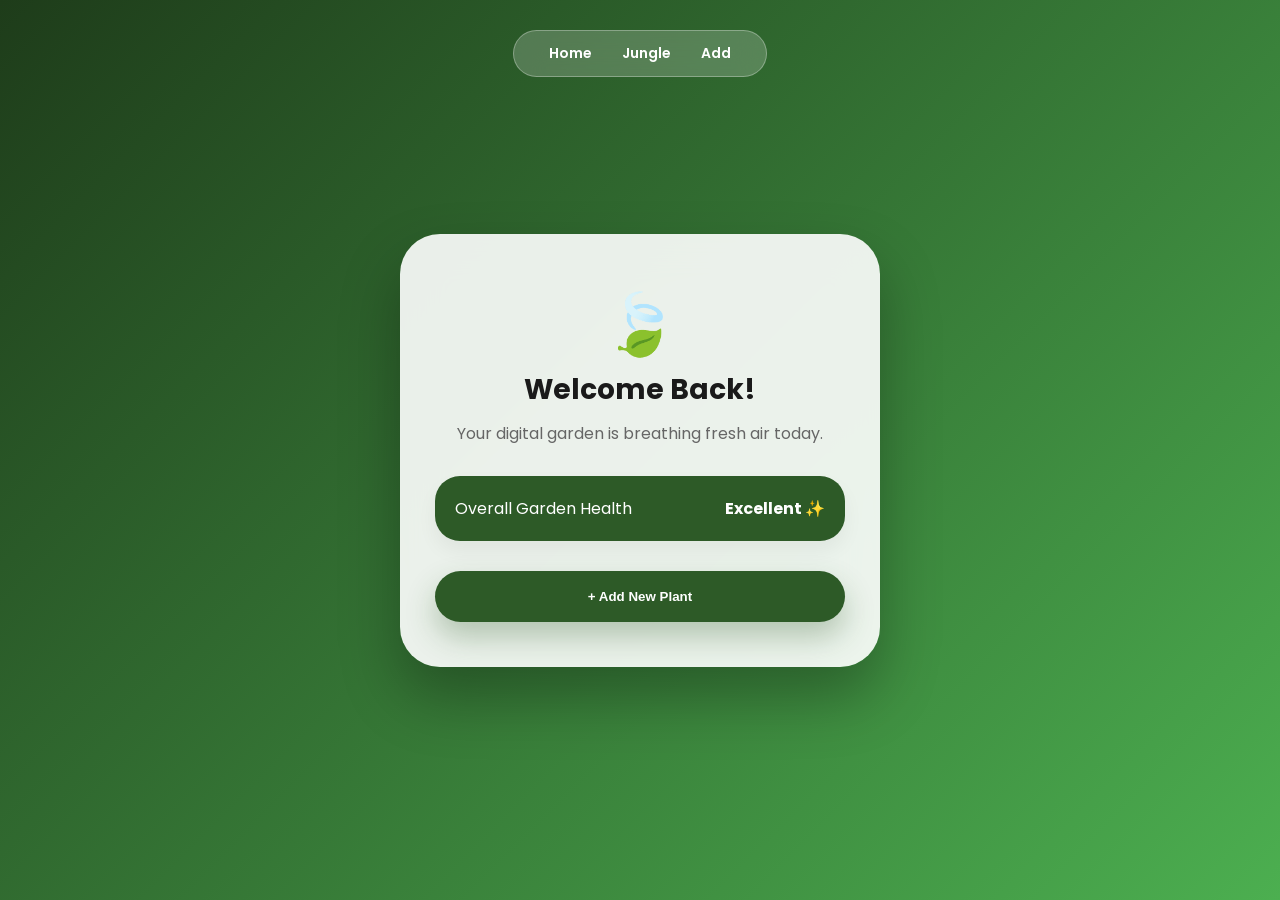
==== index.html @ 437461bd "Initial commit" ====
<!DOCTYPE html>
<html lang="en">
<head>
    <meta charset="UTF-8">
    <meta name="viewport" content="width=device-width, initial-scale=1.0">
    <title>Dashboard</title>
    <link rel="stylesheet" href="style.css">
</head>
<body>
    <nav class="navbar">
        <a href="index.html">Home</a>
        <a href="jungle.html">Jungle</a>
        <a href="add.html">Add</a>
    </nav>

    <div class="main-card">
        <div style="font-size: 60px;">🍃</div>
        <h2>Welcome Back!</h2>
        <p style="color: #666; margin-bottom: 30px;">Your digital garden is breathing fresh air today.</p>
        
        <div class="plant-item" style="background: var(--primary); color: white;">
            <span>Overall Garden Health</span>
            <span style="font-weight: 700;">Excellent ✨</span>
        </div>

        <button class="btn-grow" style="margin-top: 30px;" onclick="location.href='add.html'">+ Add New Plant</button>
    </div>
</body>
</html>
---- style.css ----
@import url('https://fonts.googleapis.com/css2?family=Poppins:wght@300;400;600&display=swap');

:root {
    --primary: #2d5a27;
    --accent: #4caf50;
    --glass: rgba(255, 255, 255, 0.9);
    --dark: #1a1a1a;
}

* { margin: 0; padding: 0; box-sizing: border-box; }

body {
    font-family: 'Poppins', sans-serif;
    background: linear-gradient(135deg, #1e3c1a 0%, #4caf50 100%);
    background-attachment: fixed;
    min-height: 100vh;
    display: flex;
    flex-direction: column;
    align-items: center; /* Centrally Aligned */
    justify-content: center; /* Centrally Aligned */
    padding: 20px;
}

/* Centrally Floating Navbar */
.navbar {
    position: fixed;
    top: 30px;
    background: rgba(255, 255, 255, 0.2);
    backdrop-filter: blur(15px);
    padding: 12px 35px;
    border-radius: 50px;
    display: flex;
    gap: 30px;
    border: 1px solid rgba(255, 255, 255, 0.3);
    z-index: 1000;
}

.navbar a { color: white; text-decoration: none; font-size: 14px; font-weight: 600; }

/* The Central App Card */
.main-card {
    width: 100%;
    max-width: 480px;
    background: var(--glass);
    backdrop-filter: blur(20px);
    padding: 45px 35px;
    border-radius: 40px;
    box-shadow: 0 30px 60px rgba(0,0,0,0.3);
    text-align: center;
    animation: fadeIn 0.8s ease;
}

h2 { color: var(--dark); font-size: 28px; margin-bottom: 10px; }

/* Interactive Form Elements */
.form-group { margin-bottom: 25px; text-align: left; }

label { font-size: 12px; font-weight: 600; color: var(--primary); letter-spacing: 1px; display: block; margin-bottom: 8px; }

input, select {
    width: 100%;
    padding: 15px;
    background: #2b2b2b; /* Dark Input Style you liked */
    border: 2px solid transparent;
    border-radius: 18px;
    color: white;
    font-size: 14px;
    transition: 0.3s;
}

input:focus { border-color: var(--accent); outline: none; background: #1a1a1a; }

/* Attractive Featured Items */
.plant-item {
    background: #ffffff;
    padding: 20px;
    border-radius: 25px;
    margin-top: 15px;
    display: flex;
    align-items: center;
    justify-content: space-between;
    box-shadow: 0 10px 20px rgba(0,0,0,0.05);
}

.health-badge {
    padding: 5px 12px;
    border-radius: 50px;
    font-size: 11px;
    font-weight: 700;
    background: #e8f5e9;
    color: #2d5a27;
}

/* Action Button */
.btn-grow {
    width: 100%;
    padding: 18px;
    border: none;
    border-radius: 50px;
    background: var(--primary);
    color: white;
    font-weight: 600;
    cursor: pointer;
    box-shadow: 0 15px 30px rgba(45, 90, 39, 0.3);
    transition: 0.3s;
}

.btn-grow:hover { transform: translateY(-5px); box-shadow: 0 20px 40px rgba(45, 90, 39, 0.4); }

@keyframes fadeIn { from { opacity: 0; transform: translateY(20px); } to { opacity: 1; transform: translateY(0); } }

/* Mobile Responsiveness */
@media (max-width: 500px) {
    .main-card { padding: 30px 20px; }
    .navbar { width: 90%; justify-content: space-around; gap: 0; }
}
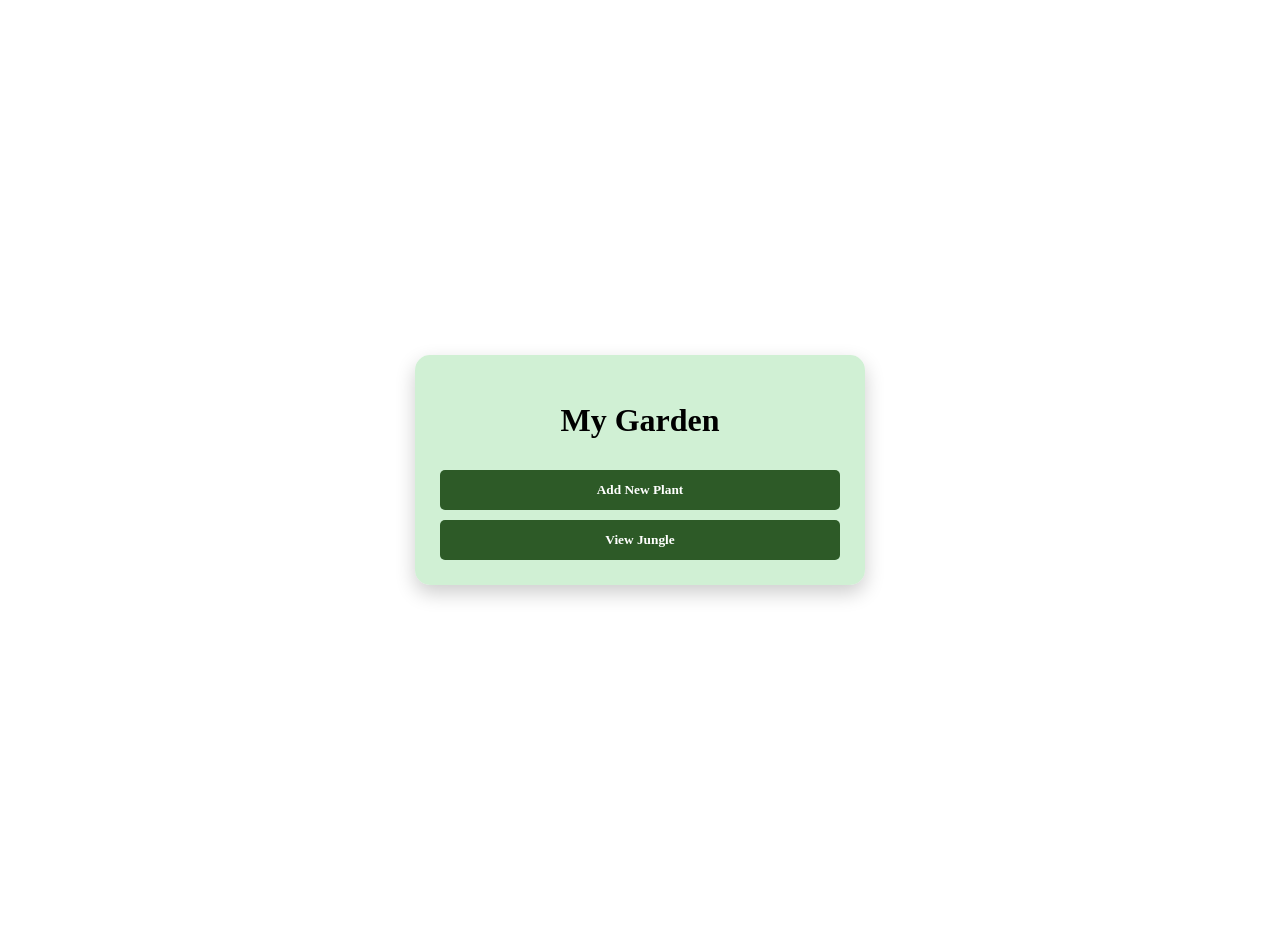
==== commit 140c5200: "added all website files" ====
--- a/index.html
+++ b/index.html
@@ -1,29 +1,16 @@
 <!DOCTYPE html>
-<html lang="en">
-<head>
+<html>
+  <head>
     <meta charset="UTF-8">
-    <meta name="viewport" content="width=device-width, initial-scale=1.0">
-    <title>Dashboard</title>
     <link rel="stylesheet" href="style.css">
-</head>
-<body>
-    <nav class="navbar">
-        <a href="index.html">Home</a>
-        <a href="jungle.html">Jungle</a>
-        <a href="add.html">Add</a>
-    </nav>
-
+  </head>
+  <body class="garden-theme">
     <div class="main-card">
-        <div style="font-size: 60px;">🍃</div>
-        <h2>Welcome Back!</h2>
-        <p style="color: #666; margin-bottom: 30px;">Your digital garden is breathing fresh air today.</p>
-        
-        <div class="plant-item" style="background: var(--primary); color: white;">
-            <span>Overall Garden Health</span>
-            <span style="font-weight: 700;">Excellent ✨</span>
-        </div>
-
-        <button class="btn-grow" style="margin-top: 30px;" onclick="location.href='add.html'">+ Add New Plant</button>
+      <h1><strong> My Garden </strong> </h1>
+      <a href="add.html"><button>Add New Plant</button></a>
+      <a href="jungle.html"><button>View Jungle</button></a>
+    
     </div>
-</body>
+    
+  </body>
 </html>
--- a/style.css
+++ b/style.css
@@ -1,116 +1,61 @@
-@import url('https://fonts.googleapis.com/css2?family=Poppins:wght@300;400;600&display=swap');
+/* --- Background Themes --- */
 
-:root {
-    --primary: #2d5a27;
-    --accent: #4caf50;
-    --glass: rgba(255, 255, 255, 0.9);
-    --dark: #1a1a1a;
+/* Use this for Main and Jungle pages */
+.garden-theme {
+  background: url('https://thumbs.dreamstime.com/b/beautiful-garden-16241022.jpg'); /* Replace with your image link */
+  background-size: cover;
+  background-position: center;
+  background-attachment: fixed;
 }
 
-* { margin: 0; padding: 0; box-sizing: border-box; }
-
-body {
-    font-family: 'Poppins', sans-serif;
-    background: linear-gradient(135deg, #1e3c1a 0%, #4caf50 100%);
-    background-attachment: fixed;
-    min-height: 100vh;
-    display: flex;
-    flex-direction: column;
-    align-items: center; /* Centrally Aligned */
-    justify-content: center; /* Centrally Aligned */
-    padding: 20px;
+/* Use this for Add Plant page */
+.add-plant-theme {
+  background: linear-gradient(135deg, #a8caba 0%, #76b2bc 100%);
+  background-attachment: fixed;
 }
 
-/* Centrally Floating Navbar */
-.navbar {
-    position: fixed;
-    top: 30px;
-    background: rgba(255, 255, 255, 0.2);
-    backdrop-filter: blur(15px);
-    padding: 12px 35px;
-    border-radius: 50px;
-    display: flex;
-    gap: 30px;
-    border: 1px solid rgba(255, 255, 255, 0.3);
-    z-index: 1000;
+/* --- Shared Styles (DO NOT CHANGE) --- */
+body {
+  font-family: sans-serif;
+  margin: 0;
+  min-height: 100vh;
+  display: flex;
+  justify-content: center;
+  align-items: center;
+  padding: 20px;
 }
 
-.navbar a { color: white; text-decoration: none; font-size: 14px; font-weight: 600; }
-
-/* The Central App Card */
 .main-card {
-    width: 100%;
-    max-width: 480px;
-    background: var(--glass);
-    backdrop-filter: blur(20px);
-    padding: 45px 35px;
-    border-radius: 40px;
-    box-shadow: 0 30px 60px rgba(0,0,0,0.3);
-    text-align: center;
-    animation: fadeIn 0.8s ease;
+  background:#bdeac2b3;
+  padding: 25px;
+  border-radius: 15px;
+  box-shadow: 0 8px 20px rgba(0, 0, 0, 0.2);
+  max-width: 400px;
+  width: 100%;
 }
 
-h2 { color: var(--dark); font-size: 28px; margin-bottom: 10px; }
-
-/* Interactive Form Elements */
-.form-group { margin-bottom: 25px; text-align: left; }
-
-label { font-size: 12px; font-weight: 600; color: var(--primary); letter-spacing: 1px; display: block; margin-bottom: 8px; }
-
 input, select {
-    width: 100%;
-    padding: 15px;
-    background: #2b2b2b; /* Dark Input Style you liked */
-    border: 2px solid transparent;
-    border-radius: 18px;
-    color: white;
-    font-size: 14px;
-    transition: 0.3s;
+  width: 100%;
+  padding: 10px;
+  margin: 8px 0;
+  border-radius: 5px;
+  border: 1px solid #ddd;
+  box-sizing: border-box;
 }
 
-input:focus { border-color: var(--accent); outline: none; background: #1a1a1a; }
-
-/* Attractive Featured Items */
-.plant-item {
-    background: #ffffff;
-    padding: 20px;
-    border-radius: 25px;
-    margin-top: 15px;
-    display: flex;
-    align-items: center;
-    justify-content: space-between;
-    box-shadow: 0 10px 20px rgba(0,0,0,0.05);
+button {
+  font-family:Verdana;
+  background: #2d5a27;
+  color: rgb(255, 255, 255);
+  border: none;
+  padding: 12px;
+  border-radius: 5px;
+  width: 100%;
+  cursor: pointer;
+  margin-top: 10px;
+  font-weight: bold;
 }
-
-.health-badge {
-    padding: 5px 12px;
-    border-radius: 50px;
-    font-size: 11px;
-    font-weight: 700;
-    background: #e8f5e9;
-    color: #2d5a27;
-}
-
-/* Action Button */
-.btn-grow {
-    width: 100%;
-    padding: 18px;
-    border: none;
-    border-radius: 50px;
-    background: var(--primary);
-    color: white;
-    font-weight: 600;
-    cursor: pointer;
-    box-shadow: 0 15px 30px rgba(45, 90, 39, 0.3);
-    transition: 0.3s;
-}
-
-.btn-grow:hover { transform: translateY(-5px); box-shadow: 0 20px 40px rgba(45, 90, 39, 0.4); }
-
-@keyframes fadeIn { from { opacity: 0; transform: translateY(20px); } to { opacity: 1; transform: translateY(0); } }
-
-/* Mobile Responsiveness */
-@media (max-width: 500px) {
-    .main-card { padding: 30px 20px; }
-    .navbar { width: 90%; justify-content: space-around; gap: 0; }
+h1 {
+  text-align: center;
+  font-family: Poppins;
 }
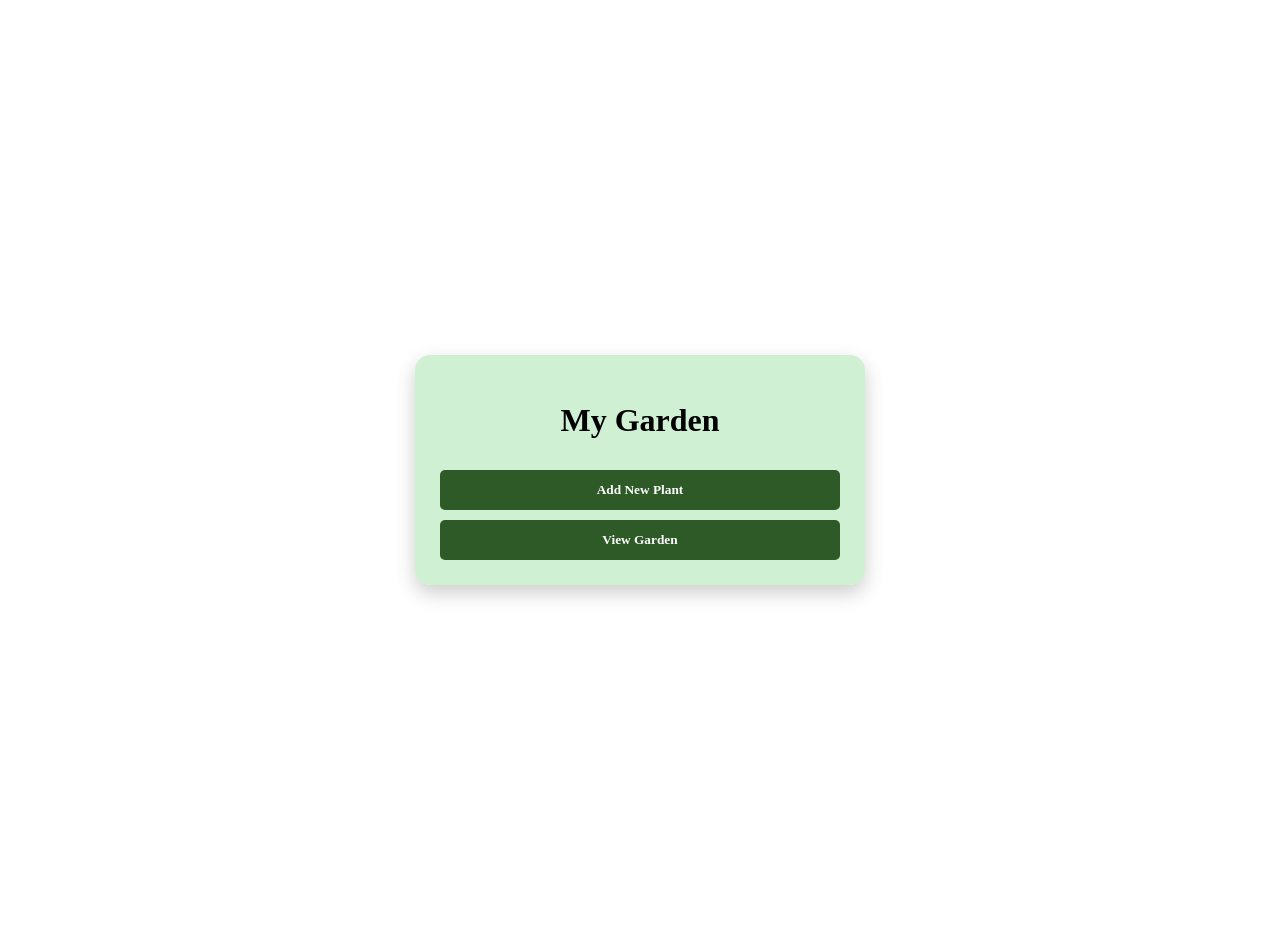
==== commit bbb104eb: "added all website files" ====
--- a/index.html
+++ b/index.html
@@ -8,7 +8,7 @@
     <div class="main-card">
       <h1><strong> My Garden </strong> </h1>
       <a href="add.html"><button>Add New Plant</button></a>
-      <a href="jungle.html"><button>View Jungle</button></a>
+      <a href="jungle.html"><button>View Garden</button></a>
     
     </div>
     
--- a/style.css
+++ b/style.css
@@ -58,4 +58,9 @@
 h1 {
   text-align: center;
   font-family: Poppins;
+}
+
+h2 {
+  text-align: center;
+  font-family: Poppins;
 }
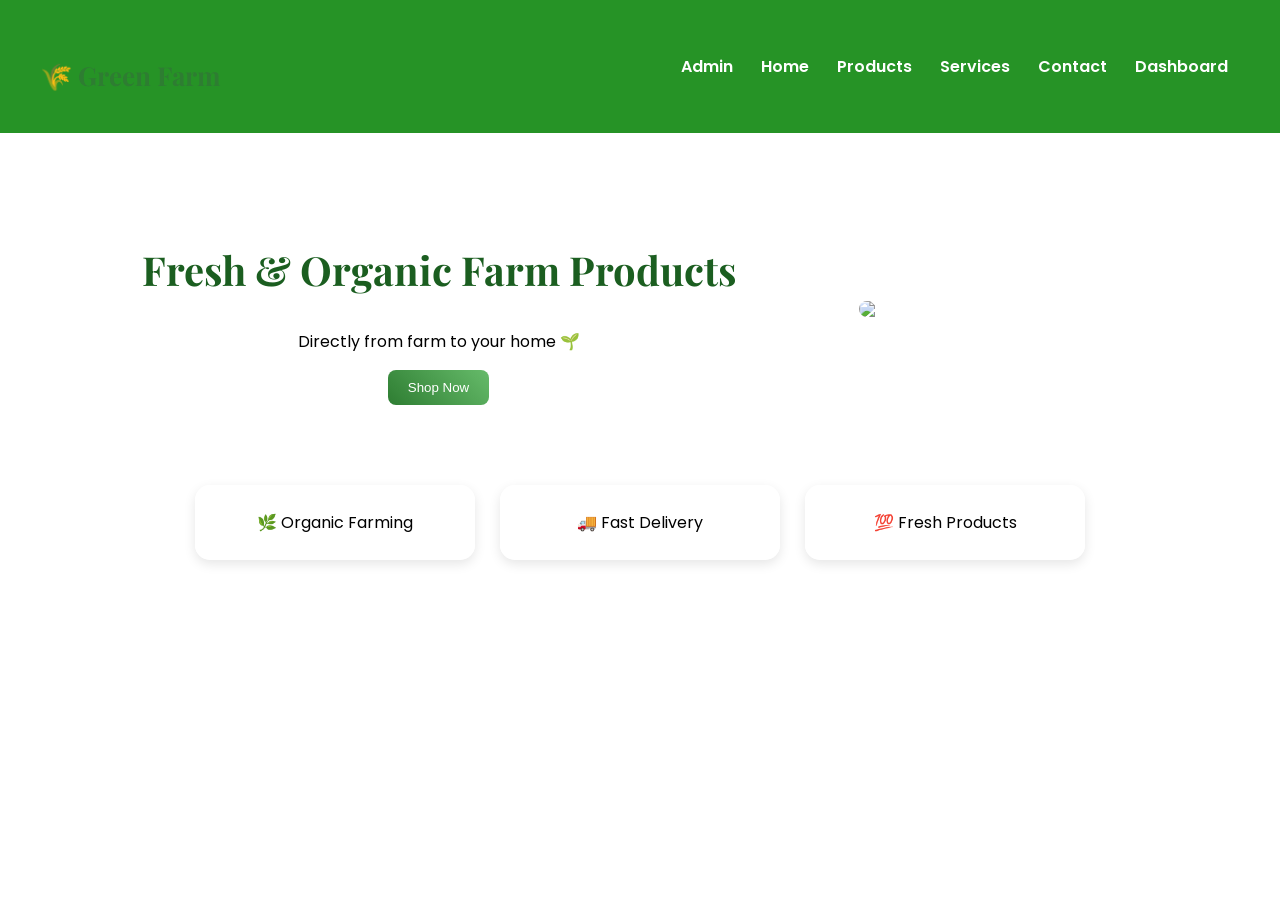
==== commit 37ed2a19: "added all website files" ====
--- a/index.html
+++ b/index.html
@@ -1,16 +1,65 @@
 <!DOCTYPE html>
 <html>
-  <head>
-    <meta charset="UTF-8">
-    <link rel="stylesheet" href="style.css">
-  </head>
-  <body class="garden-theme">
-    <div class="main-card">
-      <h1><strong> My Garden </strong> </h1>
-      <a href="add.html"><button>Add New Plant</button></a>
-      <a href="jungle.html"><button>View Garden</button></a>
+<head>
+  <title>Green Farm</title>
+  <link rel="stylesheet" href="style.css">
+</head>
+
+<body>
+
+<nav class="navbar">
+  <h2>🌾 Green Farm</h2>
+  <div>
+    <a href="admin.html">Admin</a>
+    <a href="index.html">Home</a>
+    <a href="products.html">Products</a>
+    <a href="services.html">Services</a>
+    <a href="contact.html">Contact</a>
+    <a href="client.html">Dashboard</a>
     
-    </div>
-    
-  </body>
+  </div>
+</nav>
+
+<section class="hero">
+  <div>
+    <h1>Fresh & Organic Farm Products</h1>
+    <p>Directly from farm to your home 🌱</p>
+    <a href="products.html">
+      <button class="btn">Shop Now</button>
+    </a>
+  </div>
+
+  <img src="https://cdn-icons-png.flaticon.com/512/2909/2909769.png">
+</section>
+
+<section class="features">
+  <div class="card">🌿 Organic Farming</div>
+  <div class="card">🚚 Fast Delivery</div>
+  <div class="card">💯 Fresh Products</div>
+</section>
+
+</body>
+<script>function checkDeliveredRedirect(){
+
+let user = JSON.parse(localStorage.getItem("currentUser"));
+if(!user) return;
+
+let orders = JSON.parse(localStorage.getItem("orders")) || [];
+
+// check delivered but not rated
+let needRating = orders.find(o =>
+  o.phone === user.phone &&
+  o.status === "Delivered" &&
+  !o.rated
+);
+
+if(needRating){
+  localStorage.setItem("ratingOrder", JSON.stringify(needRating));
+  window.location.href = "contact.html"; // ✅ redirect here
+}
+
+}
+
+// run on page load
+checkDeliveredRedirect();</script>
 </html>
--- a/style.css
+++ b/style.css
@@ -1,66 +1,208 @@
-/* --- Background Themes --- */
-
-/* Use this for Main and Jungle pages */
-.garden-theme {
-  background: url('https://thumbs.dreamstime.com/b/beautiful-garden-16241022.jpg'); /* Replace with your image link */
+/* ================= GOOGLE FONT STYLE ================= */
+@import url('https://fonts.googleapis.com/css2?family=Poppins:wght@300;400;600&family=Playfair+Display:wght@600&display=swap');
+
+body {
+  margin: 0;
+  font-family: 'Poppins', sans-serif;
+  text-align: center;
+
+  background-image: url("https://media.craiyon.com/2025-06-15/9Z1YsF8YTwqxMOYrMtcaSw.webp");
   background-size: cover;
   background-position: center;
   background-attachment: fixed;
 }
 
-/* Use this for Add Plant page */
-.add-plant-theme {
-  background: linear-gradient(135deg, #a8caba 0%, #76b2bc 100%);
-  background-attachment: fixed;
-}
-
-/* --- Shared Styles (DO NOT CHANGE) --- */
-body {
-  font-family: sans-serif;
-  margin: 0;
-  min-height: 100vh;
+/* ================= NAVBAR ================= */
+.navbar {
+  display: flex;
+  justify-content: space-between;
+  align-items: center;
+  padding: 18px 40px;
+  background: rgba(0, 128, 0, 0.85);
+  backdrop-filter: blur(8px);
+  color: white;
+  font-weight: 600;
+}
+
+.navbar h2 {
+  font-family: 'Playfair Display', serif;
+  font-size: 26px;
+}
+
+.navbar a {
+  color: white;
+  margin: 12px;
+  text-decoration: none;
+  font-size: 16px;
+  transition: 0.3s;
+}
+
+.navbar a:hover {
+  color: #c8facc;
+}
+
+/* ================= HEADINGS ================= */
+h1 {
+  font-family: 'Playfair Display', serif;
+  font-size: 40px;
+  color: #1b5e20;
+  margin-top: 30px;
+}
+
+h2 {
+  font-size: 26px;
+  color: #2e7d32;
+  margin-top: 40px;
+}
+
+/* ================= HERO ================= */
+.hero {
+  display: flex;
+  justify-content: space-around;
+  align-items: center;
+  padding: 60px;
+  background: rgba(255,255,255,0.6);
+  backdrop-filter: blur(10px);
+  border-radius: 20px;
+  margin: 20px;
+}
+
+.hero img {
+  width: 280px;
+  border-radius: 15px;
+}
+
+/* ================= BUTTON ================= */
+button, .btn {
+  padding: 10px 20px;
+  background: linear-gradient(45deg, #2e7d32, #66bb6a);
+  color: white;
+  border: none;
+  cursor: pointer;
+  border-radius: 8px;
+  transition: 0.3s;
+}
+
+button:hover, .btn:hover {
+  transform: scale(1.05);
+  background: linear-gradient(45deg, #1b5e20, #43a047);
+}
+
+/* ================= PRODUCTS ================= */
+.scroll-container {
+  display: flex;
+  overflow-x: auto;
+  gap: 25px;
+  padding: 20px;
+}
+
+.scroll-container::-webkit-scrollbar {
+  display: none;
+}
+
+.product {
+  background: rgba(255,255,255,0.7);
+  backdrop-filter: blur(8px);
+  padding: 20px;
+  border-radius: 15px;
+  min-width: 180px;
+  box-shadow: 0 5px 15px rgba(0,0,0,0.1);
+  transition: 0.3s;
+}
+
+.product:hover {
+  transform: translateY(-5px);
+}
+
+.product h3 {
+  margin: 10px 0;
+  color: #1b5e20;
+}
+
+.product p {
+  font-weight: 500;
+  margin-bottom: 10px;
+}
+
+/* ================= CARDS ================= */
+.features {
   display: flex;
   justify-content: center;
-  align-items: center;
-  padding: 20px;
-}
-
-.main-card {
-  background:#bdeac2b3;
+  gap: 25px;
+  flex-wrap: wrap;
+}
+
+.card {
+  background: rgba(255,255,255,0.7);
+  backdrop-filter: blur(10px);
   padding: 25px;
   border-radius: 15px;
-  box-shadow: 0 8px 20px rgba(0, 0, 0, 0.2);
-  max-width: 400px;
-  width: 100%;
-}
-
+  width: 230px;
+  box-shadow: 0 4px 12px rgba(0,0,0,0.1);
+  transition: 0.3s;
+}
+
+.card:hover {
+  transform: scale(1.05);
+}
+
+/* ================= FORM ================= */
 input, select {
-  width: 100%;
   padding: 10px;
-  margin: 8px 0;
-  border-radius: 5px;
+  margin: 6px;
+  border-radius: 6px;
+  border: 1px solid #ccc;
+  outline: none;
+}
+
+input:focus {
+  border-color: green;
+}
+
+/* ================= TABLE ================= */
+table {
+  margin: auto;
+  border-collapse: collapse;
+  width: 90%;
+  background: rgba(255,255,255,0.7);
+  backdrop-filter: blur(6px);
+  border-radius: 10px;
+  overflow: hidden;
+}
+
+th {
+  background: #2e7d32;
+  color: white;
+}
+
+th, td {
+  padding: 12px;
   border: 1px solid #ddd;
-  box-sizing: border-box;
-}
-
-button {
-  font-family:Verdana;
-  background: #2d5a27;
-  color: rgb(255, 255, 255);
-  border: none;
+}
+
+/* ================= BACK BUTTON ================= */
+.back-btn {
+  margin: 20px;
+  padding: 10px 18px;
+  font-size: 15px;
+}
+
+/* ================= REVIEW ================= */
+.review {
+  background: rgba(255,255,255,0.8);
+  margin: 10px auto;
   padding: 12px;
-  border-radius: 5px;
-  width: 100%;
+  width: 280px;
+  border-radius: 12px;
+}
+
+/* ================= STARS ================= */
+.stars span {
+  font-size: 26px;
   cursor: pointer;
-  margin-top: 10px;
-  font-weight: bold;
-}
-h1 {
-  text-align: center;
-  font-family: Poppins;
-}
-
-h2 {
-  text-align: center;
-  font-family: Poppins;
+  color: lightgray;
+}
+
+.stars .active {
+  color: gold;
 }
